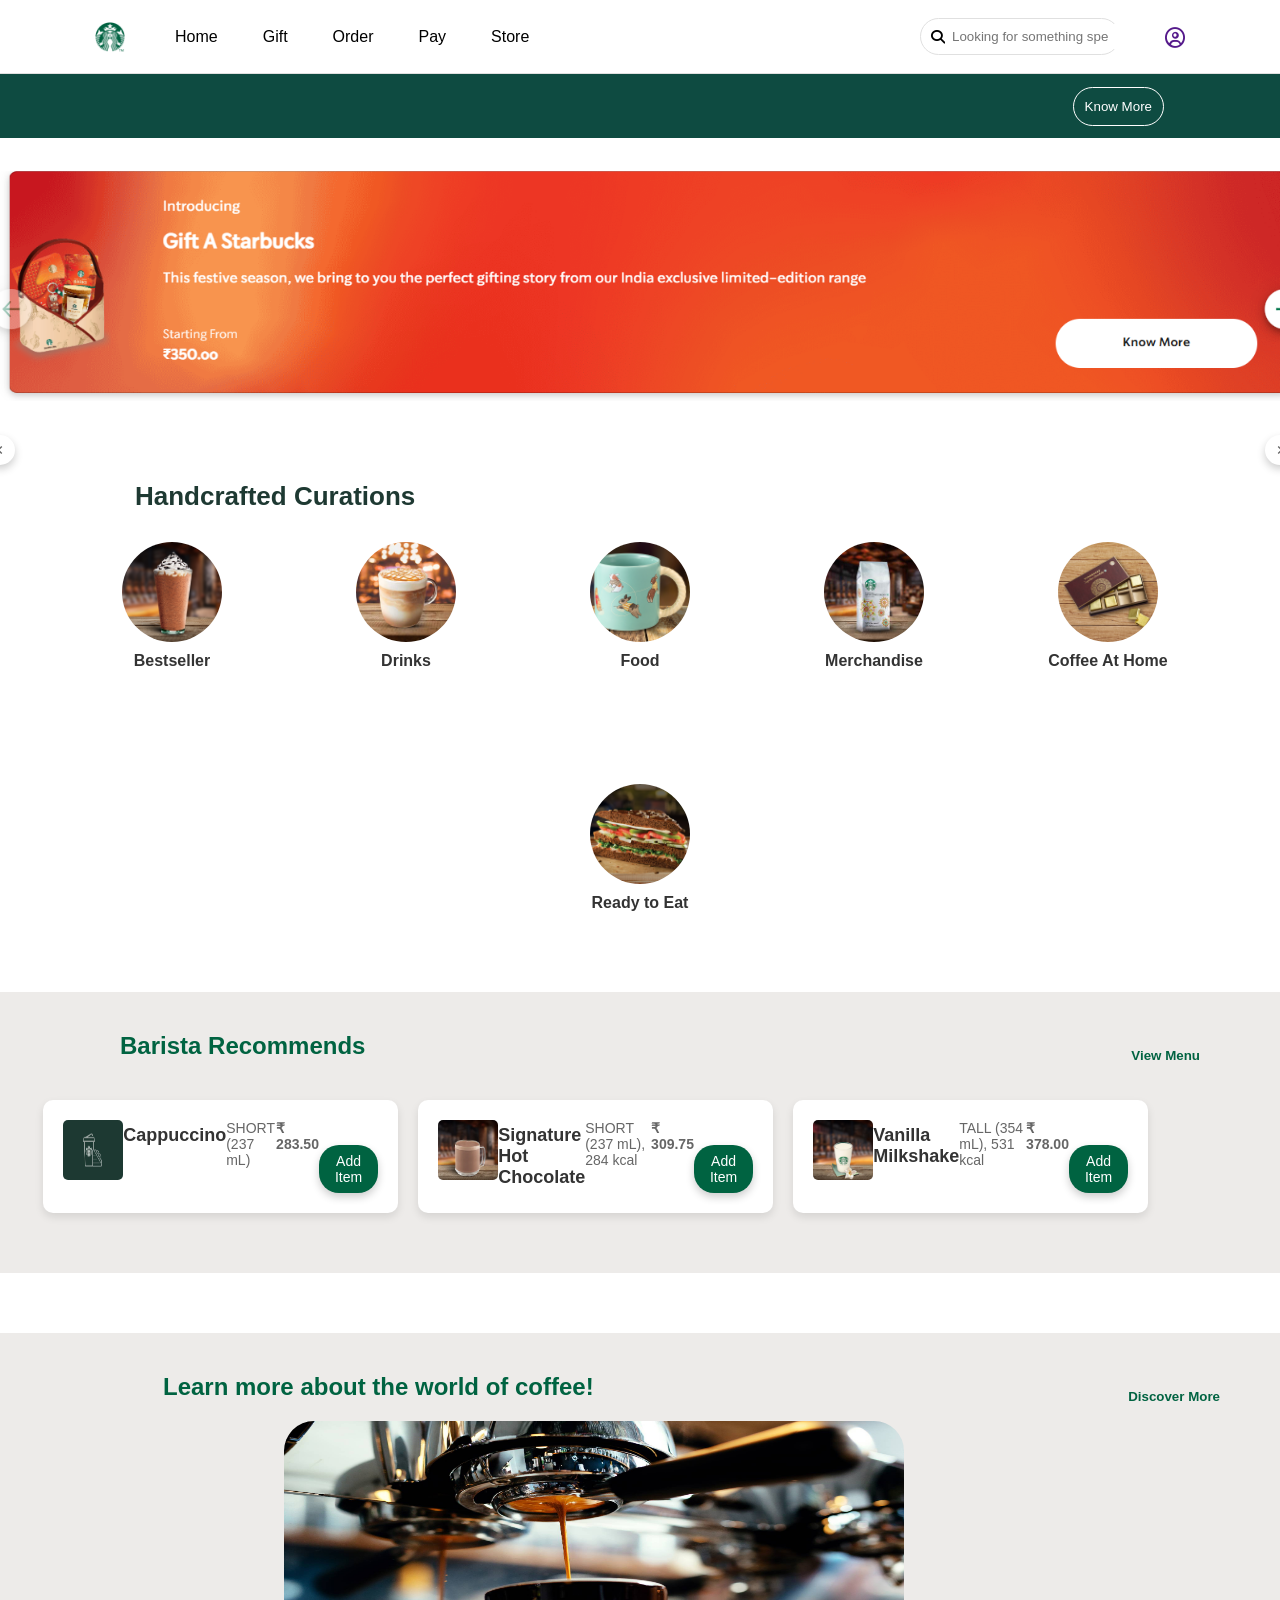
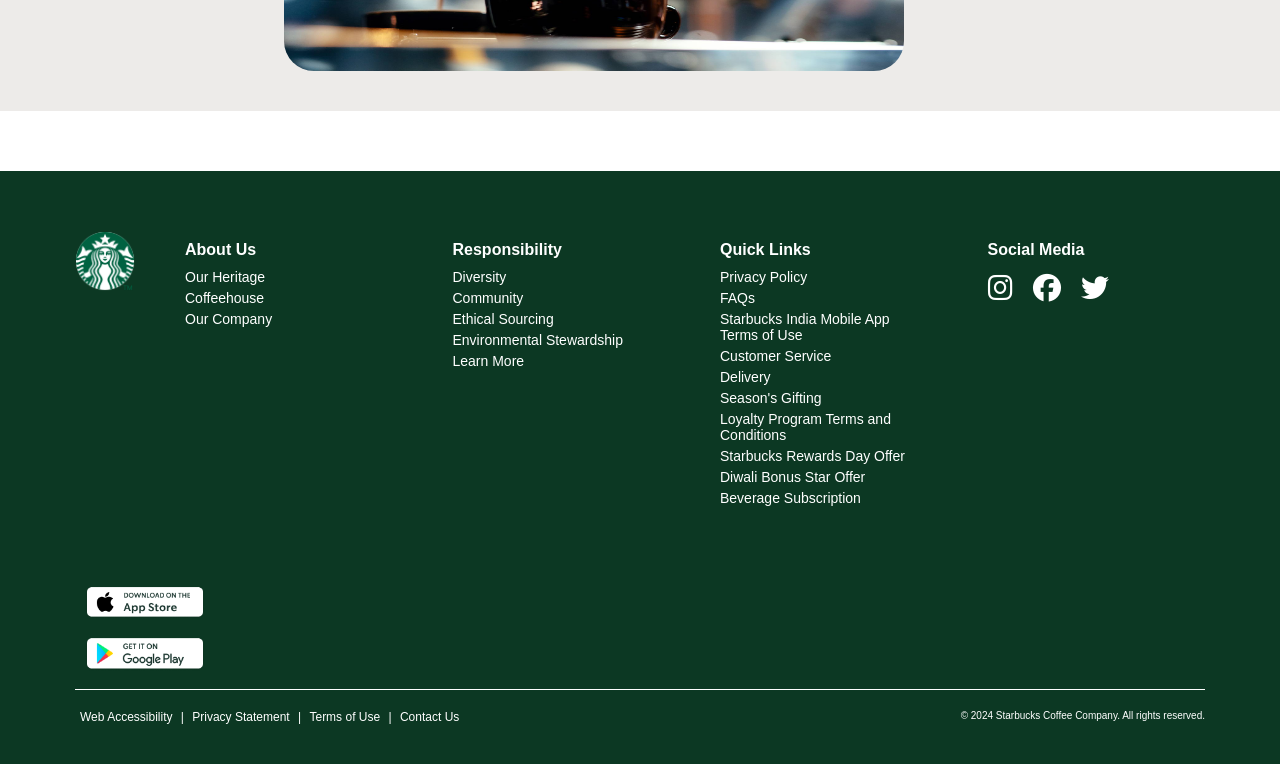
==== index.html @ 9bb2388c "first commit" ====
<!DOCTYPE html>
<html lang="en">

<head>
    <meta charset="UTF-8">
    <meta name="viewport" content="width=device-width, initial-scale=1.0">
    <title>Starbucks Header</title>
    <link rel="stylesheet" href="./style.css">
    <link rel="stylesheet" href="https://cdnjs.cloudflare.com/ajax/libs/font-awesome/6.6.0/css/all.min.css"
        integrity="sha512-Kc323vGBEqzTmouAECnVceyQqyqdsSiqLQISBL29aUW4U/M7pSPA/gEUZQqv1cwx4OnYxTxve5UMg5GT6L4JJg=="
        crossorigin="anonymous" referrerpolicy="no-referrer" />
</head>

<body>

    <header class="header">
        <img src="./Img/logo.png" alt="Starbucks Logo" class="logo">
        <nav>
            <a href="#">Home</a>
            <a href="#">Gift</a>
            <a href="#">Order</a>
            <a href="#">Pay</a>
            <a href="#">Store</a>
        </nav>

        <div class="rightNav">
            <div class="search-container">
                <i class="fa-solid fa-magnifying-glass"></i>
                <input type="search" placeholder="Looking for something specific?">
            </div>
            <a href=""><i class="fa-regular fa-lg fa-circle-user"></i></a>
        </div>
    </header>

    <a href="#" class="know-more-button">
        <button type="submit" style="float: right;">Know More</button>
    </a>


    <img class="bodyImg" src="./Img/img1.png" alt="">



    <section class="curations">
        <h2>Handcrafted Curations</h2>
        <div class="curation-items">
            <!-- Curation Item 1 -->
            <div class="curation-item">
                <img src="./Img/img2.webp" alt="Bestseller">
                <p>Bestseller</p>
            </div>
            <!-- Curation Item 2 -->
            <div class="curation-item">
                <img src="./Img/img3.webp" alt="Drinks">
                <p>Drinks</p>
            </div>
            <!-- Curation Item 3 -->
            <div class="curation-item">
                <img src="./Img/img4.webp" alt="Food">
                <p>Food</p>
            </div>
            <!-- Curation Item 4 -->
            <div class="curation-item">
                <img src="./Img/img5.webp" alt="Merchandise">
                <p>Merchandise</p>
            </div>
            <!-- Curation Item 5 -->
            <div class="curation-item">
                <img src="./Img/img6.webp" alt="Coffee At Home">
                <p>Coffee At Home</p>
            </div>
            <!-- Curation Item 6 -->
            <div class="curation-item">
                <img src="./Img/img7.webp" alt="Ready to Eat">
                <p>Ready to Eat</p>
            </div>
        </div>
    </section>



    <section class="recommendations">
        <h2>Barista Recommends</h2>
        <small><a href="#" class="view-menu">View Menu</a></small>
        <div class="cards">
            <!-- Left Arrow -->
            <div class="arrow arrow-left">
                <svg xmlns="http://www.w3.org/2000/svg" viewBox="0 0 24 24">
                    <path d="M15.41 7.41L14 6l-6 6 6 6 1.41-1.41L10.83 12z" />
                </svg>
            </div>

            <!-- Card 1 -->
            <div class="card">
                <img src="./Img/img8.webp" alt="Cappuccino">
                <h3>Cappuccino</h3>
                <p>SHORT (237 mL)</p>
                <p class="price">₹ 283.50</p>
                <button class="add-button">Add Item</button>
            </div>

            <!-- Card 2 -->
            <div class="card">
                <img src="./Img/img9.webp" alt="Signature Hot Chocolate">
                <h3>Signature Hot Chocolate</h3>
                <p>SHORT (237 mL), 284 kcal</p>
                <p class="price">₹ 309.75</p>
                <button class="add-button">Add Item</button>
            </div>

            <!-- Card 3 -->
            <div class="card">
                <img src="./Img/img10.webp" alt="Vanilla Milkshake">
                <h3>Vanilla Milkshake</h3>
                <p>TALL (354 mL), 531 kcal</p>
                <p class="price">₹ 378.00</p>
                <button class="add-button">Add Item</button>
            </div>

            <!-- Right Arrow -->
            <div class="arrow arrow-right">
                <svg xmlns="http://www.w3.org/2000/svg" viewBox="0 0 24 24">
                    <path d="M8.59 16.59L10 18l6-6-6-6-1.41 1.41L13.17 12z" />
                </svg>
            </div>
        </div>
    </section>







    <section class="recommendations2">
        <h2>Learn more about the world of coffee!</h2>
        <small><a href="#" class="view-menu2">Discover More</a></small>

        <div class="bodyImg2">
            <img  src="./Img/img11.jpg" alt="">
        </div>
    </section>





    <footer>
        <div class="footer-container">
            
            <div class="footer-links">

                <div class="footer-logo">
                    <img src="./Img/logo.png" alt="Starbucks Logo">
                </div>

                <div class="footer-column">
                    <h4>About Us</h4>
                    <a href="#">Our Heritage</a>
                    <a href="#">Coffeehouse</a>
                    <a href="#">Our Company</a>
                </div>
                <div class="footer-column">
                    <h4>Responsibility</h4>
                    <a href="#">Diversity</a>
                    <a href="#">Community</a>
                    <a href="#">Ethical Sourcing</a>
                    <a href="#">Environmental Stewardship</a>
                    <a href="#">Learn More</a>
                </div>
                <div class="footer-column">
                    <h4>Quick Links</h4>
                    <a href="#">Privacy Policy</a>
                    <a href="#">FAQs</a>
                    <a href="#">Starbucks India Mobile App Terms of Use</a>
                    <a href="#">Customer Service</a>
                    <a href="#">Delivery</a>
                    <a href="#">Season's Gifting</a>
                    <a href="#">Loyalty Program Terms and Conditions</a>
                    <a href="#">Starbucks Rewards Day Offer</a>
                    <a href="#">Diwali Bonus Star Offer</a>
                    <a href="#">Beverage Subscription</a>
                </div>
                <div class="footer-column">
                    <h4>Social Media</h4>
                    <div class="social-icons">
                        <a href="#"><i class="fa-brands fa-2x fa-instagram"></i></a>
                        <a href="#"><i class="fa-brands fa-2x fa-facebook"></i></a>
                        <a href="#"><i class="fa-brands fa-2x fa-twitter"></i></a>
                    </div>
                    
                </div>

                <div class="footer-column">
                    <div class="app-download">
                        <a href="#"><img src="./Img/img12.png" alt="App Store"></a>
                        <a href="#"><img src="./Img/img13.png" alt="Google Play"></a>
                    </div>
                </div>
            </div>
            <div class="footer-bottom">
                
                <div>
                    <a href="#">Web Accessibility</a> |
                    <a href="#">Privacy Statement</a> |
                    <a href="#">Terms of Use</a> |
                    <a href="#">Contact Us</a>
                </div>

                <small>© 2024 Starbucks Coffee Company. All rights reserved.</small>
            </div>
        </div>
    </footer>
</body>

</html>
---- style.css ----
* {
    margin: 0;
    padding: 0;
    box-sizing: border-box;
}

/* Body styling */
body {
    font-family: Arial, sans-serif;
}

/* Header styling */
.header {
    background-color: #ffffff;
    border-bottom: 1px solid #e0e0e0;
    display: flex;
    align-items: center;
    padding: 18px 95px;
}

/* Starbucks logo */
.header .logo {
    width: 30px;
    height: 30px;
    margin-right: 20px;
}

/* Navigation menu */
.header nav {
    display: flex;
    gap: 45px;
    margin-left: 30px;
}

.rightNav {

    margin-left: auto;
    display: flex;
    gap: 45px;

}

.rightNav a {
    margin-top: 11px;
}

.header nav a {
    text-decoration: none;
    color: #000;
    font-size: 16px;
}

.header nav a.active {
    font-weight: bold;
    color: #006341;
    border-bottom: 2px solid #006341;
    padding-bottom: 2px;
}

/* Search bar */
.header .search-container {
    margin-left: auto;
    display: flex;
    align-items: center;
    border: 1px solid #e0e0e0;
    border-radius: 20px;
    padding: 5px 10px;
    width: 200px;
    font-size: 14px;
}

.header .search-container input {
    border: none;
    text-decoration: none;
    padding: 5px 7px;
}

/* Profile icon */
.header .profile-icon {
    width: 24px;
    height: 24px;
    margin-left: 15px;
}

/* Know More button */
.know-more-button {
    background-color: #0e4b41;
    color: #ffffff;
    border: none;
    /* border-radius: 20px; */
    padding: 32px 16px;
    /* margin: 20px auto; */
    display: block;
    font-size: 14px;
    /* float: right; */
    /* text-align: center; */
    cursor: pointer;
    text-decoration: none;
}

.know-more-button button {
    padding: 11px;
    margin-top: -19px;
    border: 1px solid #ffffff;
    border-radius: 20px;
    background-color: #0e4b41;
    color: #ffffff;
    margin-right: 100px;
}



/* main Body */

.bodyImg {
    width: 1300px;
    display: block;
    margin-left: auto;
    margin-right: auto;
    margin-top: 30px;
}

/* Section styling */
.curations {
    /* text-align: center; */
    padding: 80px 20px;
}

.curations h2 {
    font-size: 26px;
    color: #1e3932;
    margin-bottom: 30px;
    font-weight: bold;
    margin-left: 115px;
}

/* Curations container */
.curation-items {
    display: flex;
    justify-content: center;
    gap: 114px;
    flex-wrap: wrap;
}

/* Individual curation item */
.curation-item {
    display: flex;
    flex-direction: column;
    align-items: center;
    width: 120px;
}

/* Image styling */
.curation-item img {
    width: 100px;
    height: 100px;
    border-radius: 50%;
    object-fit: cover;
}

/* Caption styling */
.curation-item p {
    margin-top: 10px;
    font-size: 16px;
    font-weight: bold;
    color: #333;
}









/* Section styling */
.recommendations {
    padding: 40px 20px;
    /* text-align: center; */
    background-color: #edebe9;
}

.recommendations h2 {
    font-size: 24px;
    color: #006341;
    font-weight: bold;
    margin-bottom: 20px;
    transform: translate(100px );
}

.view-menu {
    color: #006341;
    font-weight: bold;
    text-decoration: none;
    float: right;
    margin-right: 20px;
    transform: translate(-40px , -32px);
    /* transform: translateX(32px); */
}

/* Cards container */
.cards {
    display: flex;
    justify-content: center;
    gap: 20px;
    flex-wrap: nowrap;
    overflow-x: auto;
    padding: 20px;
}

/* Card styling */
.card {
    background-color: #ffffff;
    border-radius: 10px;
    box-shadow: 0 4px 8px rgba(0, 0, 0, 0.1);
    width: 355px;
    padding: 20px;
    display: flex;
    /* flex-direction: column; */
    justify-content: space-between;
    align-items: flex-start;
    position: relative;
}

/* Image styling */
.card img {
    width: 60px;
    height: 60px;
    border-radius: 5px;
    margin-bottom: 10px;
}

/* Product details */
.card h3 {
    font-size: 18px;
    font-weight: bold;
    color: #333;
    margin: 5px 0;
}

.card p {
    font-size: 14px;
    color: #666;
    margin-bottom: 10px;
}

.price {
    font-size: 18px;
    color: #333;
    font-weight: bold;
}

/* Add Item button */
.add-button {
    background-color: #006341;
    color: #fff;
    border: none;
    padding: 8px 16px;
    border-radius: 20px;
    font-size: 14px;
    cursor: pointer;
    align-self: flex-end;
    box-shadow: 0 4px 8px rgba(0, 0, 0, 0.2);
    transition: background-color 0.3s;
}

.add-button:hover {
    background-color: #004a30;
}

/* Arrow buttons */
.arrow {
    position: absolute;
    top: 50%;
    transform: translateY(-50%);
    width: 30px;
    height: 30px;
    background-color: #ffffff;
    border-radius: 50%;
    box-shadow: 0 4px 8px rgba(0, 0, 0, 0.2);
    display: flex;
    align-items: center;
    justify-content: center;
    cursor: pointer;
}

.arrow-left {
    left: -15px;
}

.arrow-right {
    right: -15px;
}

.arrow svg {
    fill: #666;
    width: 16px;
    height: 16px;
}





.recommendations2 {
    padding: 40px 20px;
    /* text-align: center; */
    background-color: #edebe9;
    margin-top: 60px;
    margin-bottom: 60px;
}

.recommendations2 h2 {
    font-size: 24px;
    color: #006341;
    font-weight: bold;
    margin-bottom: 20px;
    transform: translate(143px );
}

.view-menu2 {
    color: #006341;
    font-weight: bold;
    text-decoration: none;
    float: right;
    /* margin-right: 20px; */
    transform: translate(-40px , -32px);
    /* transform: translateX(32px); */
}

.bodyImg2 img{
    width: 50%;
    height: 250px;
    display: block;
    margin-left: auto;
    margin-right: auto;
    /* padding: 0px 0px 67px 0px; */
    /* margin-bottom: 30px; */
    border-radius: 30px;
    /* border: 1px solid red; */
}









footer {
    background-color: #0c3823;
    color: #ffffff;
    padding: 40px 0;
    text-align: center;
}

.footer-container {
    max-width: fit-content;
    margin: auto;
    padding: 0 75px;
}

.footer-logo img {
    width: 60px;
    margin-bottom: 20px;
}

.footer-links {
    display: flex;
    justify-content: space-around;
    flex-wrap: wrap;
    padding-top: 20px;
    border-bottom: 1px solid #ffffff;
    margin-bottom: 20px;
    gap: 40px
}

.footer-column {
    flex: 1;
    min-width: 200px;
    margin: 10px;
    text-align: start;
}

.footer-column h4 {
    font-size: 16px;
    margin-bottom: 10px;
    color: #ffffff;
    /* text-align: start; */
}

.footer-column a {
    color: #ffffff;
    text-decoration: none;
    display: block;
    margin: 5px 0;
    font-size: 14px;
    text-align: start;
}


.social-icons{

    display: flex;
    gap: 20px;
    /* transform: translateX(40px); */

}

.footer-column a:hover {
    text-decoration: underline;
}

.social-icons img, .app-download img {
    width: 20px;
    /* margin: 0 5px; */
}

.app-download img {
    width: 120px;
    margin-top: 10px;
}

.footer-bottom {
    display: flex;
    justify-content: space-between;
    font-size: 12px;
    color: #ffffff;
    margin-top: 20px;
}

.footer-bottom a {
    color: #ffffff;
    text-decoration: none;
    margin: 0 5px;
}

.footer-bottom a:hover {
    text-decoration: underline;
}
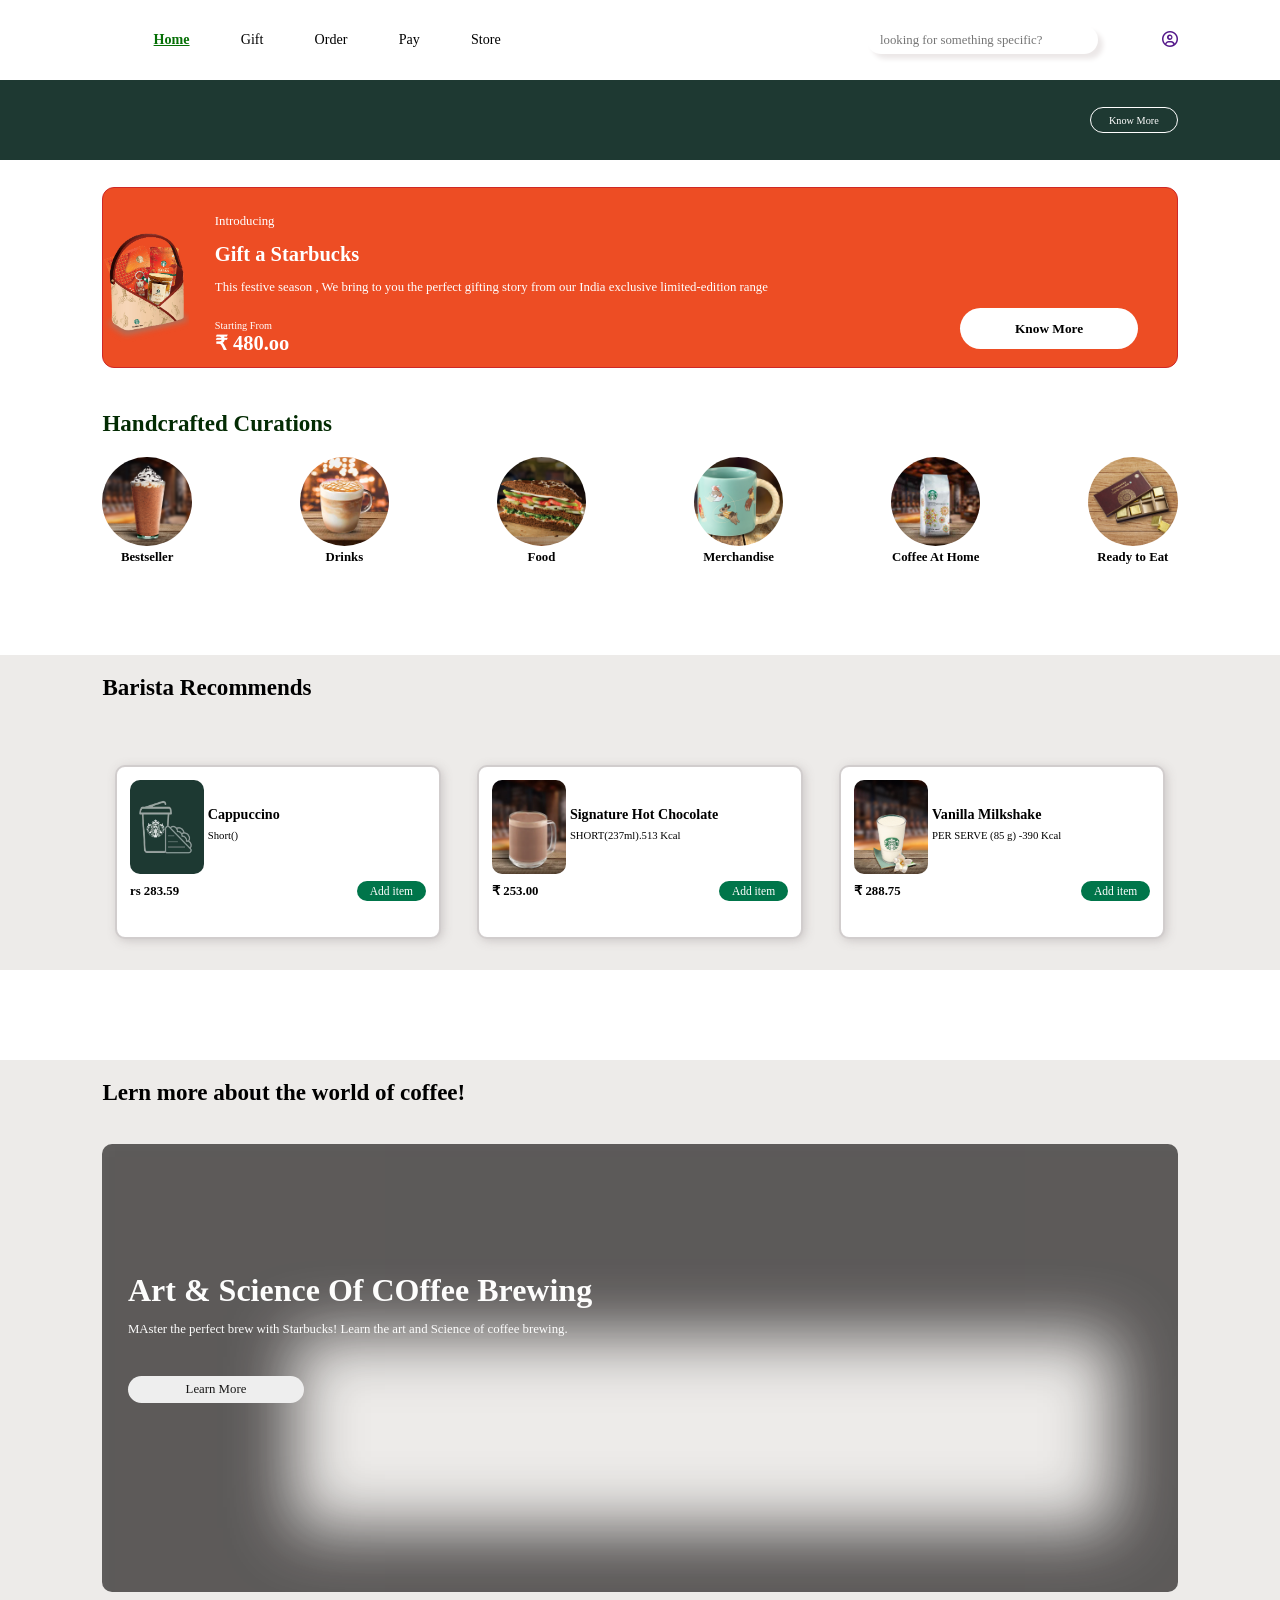
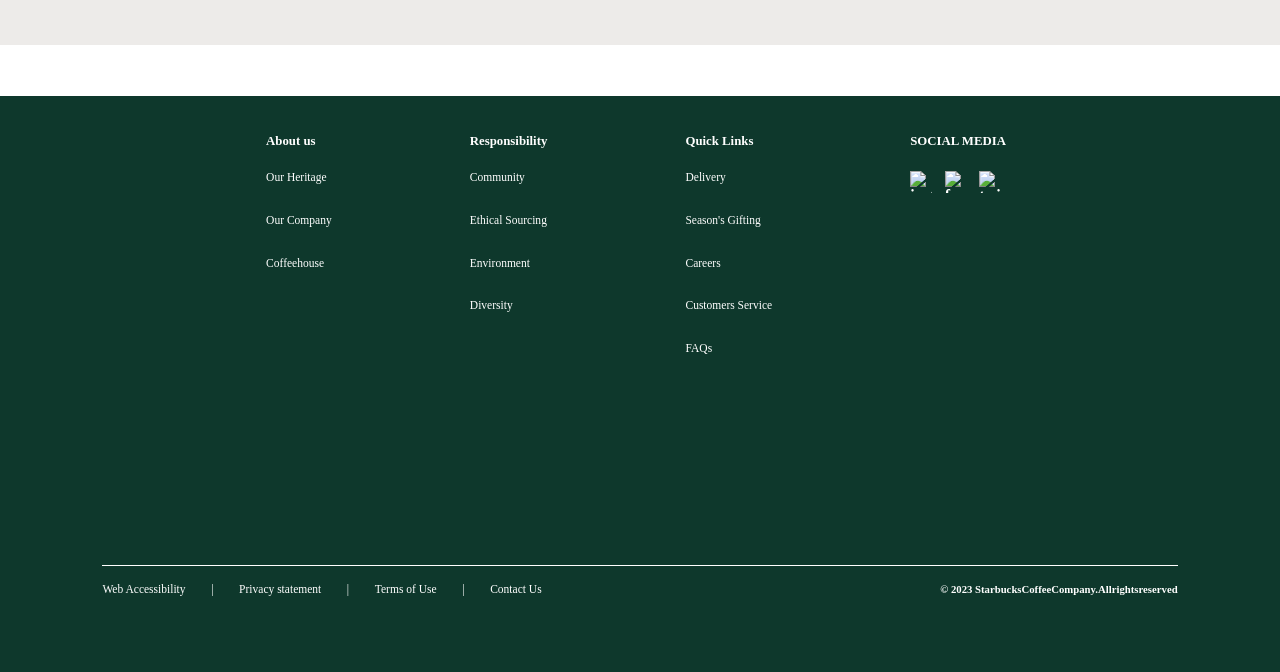
==== commit 9bc96053: "first" ====
--- a/index.html
+++ b/index.html
@@ -1,216 +1,202 @@
 <!DOCTYPE html>
 <html lang="en">
-
 <head>
     <meta charset="UTF-8">
     <meta name="viewport" content="width=device-width, initial-scale=1.0">
-    <title>Starbucks Header</title>
-    <link rel="stylesheet" href="./style.css">
-    <link rel="stylesheet" href="https://cdnjs.cloudflare.com/ajax/libs/font-awesome/6.6.0/css/all.min.css"
-        integrity="sha512-Kc323vGBEqzTmouAECnVceyQqyqdsSiqLQISBL29aUW4U/M7pSPA/gEUZQqv1cwx4OnYxTxve5UMg5GT6L4JJg=="
-        crossorigin="anonymous" referrerpolicy="no-referrer" />
+    <title>Starbucks</title>
+    <link rel="stylesheet" href="index.css">
+    <link rel="stylesheet"  href="https://cdnjs.cloudflare.com/ajax/libs/font-awesome/6.6.0/css/all.min.css" integrity="sha512-Kc323vGBEqzTmouAECnVceyQqyqdsSiqLQISBL29aUW4U/M7pSPA/gEUZQqv1cwx4OnYxTxve5UMg5GT6L4JJg==" crossorigin="anonymous"
+    referrerpolicy="no-referrer"
+    />
 </head>
-
 <body>
-
-    <header class="header">
-        <img src="./Img/logo.png" alt="Starbucks Logo" class="logo">
-        <nav>
-            <a href="#">Home</a>
-            <a href="#">Gift</a>
-            <a href="#">Order</a>
-            <a href="#">Pay</a>
-            <a href="#">Store</a>
-        </nav>
-
-        <div class="rightNav">
-            <div class="search-container">
-                <i class="fa-solid fa-magnifying-glass"></i>
-                <input type="search" placeholder="Looking for something specific?">
-            </div>
-            <a href=""><i class="fa-regular fa-lg fa-circle-user"></i></a>
-        </div>
-    </header>
-
-    <a href="#" class="know-more-button">
-        <button type="submit" style="float: right;">Know More</button>
-    </a>
-
-
-    <img class="bodyImg" src="./Img/img1.png" alt="">
-
-
-
-    <section class="curations">
-        <h2>Handcrafted Curations</h2>
-        <div class="curation-items">
-            <!-- Curation Item 1 -->
-            <div class="curation-item">
-                <img src="./Img/img2.webp" alt="Bestseller">
-                <p>Bestseller</p>
-            </div>
-            <!-- Curation Item 2 -->
-            <div class="curation-item">
-                <img src="./Img/img3.webp" alt="Drinks">
-                <p>Drinks</p>
-            </div>
-            <!-- Curation Item 3 -->
-            <div class="curation-item">
-                <img src="./Img/img4.webp" alt="Food">
-                <p>Food</p>
-            </div>
-            <!-- Curation Item 4 -->
-            <div class="curation-item">
-                <img src="./Img/img5.webp" alt="Merchandise">
-                <p>Merchandise</p>
-            </div>
-            <!-- Curation Item 5 -->
-            <div class="curation-item">
-                <img src="./Img/img6.webp" alt="Coffee At Home">
-                <p>Coffee At Home</p>
-            </div>
-            <!-- Curation Item 6 -->
-            <div class="curation-item">
-                <img src="./Img/img7.webp" alt="Ready to Eat">
-                <p>Ready to Eat</p>
-            </div>
-        </div>
-    </section>
-
-
-
-    <section class="recommendations">
-        <h2>Barista Recommends</h2>
-        <small><a href="#" class="view-menu">View Menu</a></small>
-        <div class="cards">
-            <!-- Left Arrow -->
-            <div class="arrow arrow-left">
-                <svg xmlns="http://www.w3.org/2000/svg" viewBox="0 0 24 24">
-                    <path d="M15.41 7.41L14 6l-6 6 6 6 1.41-1.41L10.83 12z" />
-                </svg>
-            </div>
-
-            <!-- Card 1 -->
-            <div class="card">
-                <img src="./Img/img8.webp" alt="Cappuccino">
-                <h3>Cappuccino</h3>
-                <p>SHORT (237 mL)</p>
-                <p class="price">₹ 283.50</p>
-                <button class="add-button">Add Item</button>
-            </div>
-
-            <!-- Card 2 -->
-            <div class="card">
-                <img src="./Img/img9.webp" alt="Signature Hot Chocolate">
-                <h3>Signature Hot Chocolate</h3>
-                <p>SHORT (237 mL), 284 kcal</p>
-                <p class="price">₹ 309.75</p>
-                <button class="add-button">Add Item</button>
-            </div>
-
-            <!-- Card 3 -->
-            <div class="card">
-                <img src="./Img/img10.webp" alt="Vanilla Milkshake">
-                <h3>Vanilla Milkshake</h3>
-                <p>TALL (354 mL), 531 kcal</p>
-                <p class="price">₹ 378.00</p>
-                <button class="add-button">Add Item</button>
-            </div>
-
-            <!-- Right Arrow -->
-            <div class="arrow arrow-right">
-                <svg xmlns="http://www.w3.org/2000/svg" viewBox="0 0 24 24">
-                    <path d="M8.59 16.59L10 18l6-6-6-6-1.41 1.41L13.17 12z" />
-                </svg>
-            </div>
-        </div>
-    </section>
-
-
-
-
-
-
-
-    <section class="recommendations2">
-        <h2>Learn more about the world of coffee!</h2>
-        <small><a href="#" class="view-menu2">Discover More</a></small>
-
-        <div class="bodyImg2">
-            <img  src="./Img/img11.jpg" alt="">
-        </div>
-    </section>
-
-
-
-
-
-    <footer>
-        <div class="footer-container">
+    <div id="main">
+        <div id="nav">
+            <div id="nav_part_1">
+                <img src="https://www.starbucks.in/assets/icon/logo.png" alt="">
+                <h3 style="color: rgb(5, 111, 5);"><u><b>Home</b></u></h3>
+                <h3>Gift</h3>
+                <h3>Order</h3>
+                <h3>Pay</h3>
+                <h3>Store</h3>
+            </div>
+            <div id="nav_part_2">
+                <input type="search"  placeholder=" &#160;  looking for something specific?">
+                <a href=""><i class="fa-regular fa-circle-user"></i></a>
+            </div>
+        </div>
+        <div id="heading">
             
-            <div class="footer-links">
-
-                <div class="footer-logo">
-                    <img src="./Img/logo.png" alt="Starbucks Logo">
-                </div>
-
-                <div class="footer-column">
-                    <h4>About Us</h4>
-                    <a href="#">Our Heritage</a>
-                    <a href="#">Coffeehouse</a>
-                    <a href="#">Our Company</a>
-                </div>
-                <div class="footer-column">
-                    <h4>Responsibility</h4>
-                    <a href="#">Diversity</a>
-                    <a href="#">Community</a>
-                    <a href="#">Ethical Sourcing</a>
-                    <a href="#">Environmental Stewardship</a>
-                    <a href="#">Learn More</a>
-                </div>
-                <div class="footer-column">
-                    <h4>Quick Links</h4>
-                    <a href="#">Privacy Policy</a>
-                    <a href="#">FAQs</a>
-                    <a href="#">Starbucks India Mobile App Terms of Use</a>
-                    <a href="#">Customer Service</a>
-                    <a href="#">Delivery</a>
-                    <a href="#">Season's Gifting</a>
-                    <a href="#">Loyalty Program Terms and Conditions</a>
-                    <a href="#">Starbucks Rewards Day Offer</a>
-                    <a href="#">Diwali Bonus Star Offer</a>
-                    <a href="#">Beverage Subscription</a>
-                </div>
-                <div class="footer-column">
-                    <h4>Social Media</h4>
-                    <div class="social-icons">
-                        <a href="#"><i class="fa-brands fa-2x fa-instagram"></i></a>
-                        <a href="#"><i class="fa-brands fa-2x fa-facebook"></i></a>
-                        <a href="#"><i class="fa-brands fa-2x fa-twitter"></i></a>
-                    </div>
-                    
-                </div>
-
-                <div class="footer-column">
-                    <div class="app-download">
-                        <a href="#"><img src="./Img/img12.png" alt="App Store"></a>
-                        <a href="#"><img src="./Img/img13.png" alt="Google Play"></a>
-                    </div>
-                </div>
-            </div>
-            <div class="footer-bottom">
+            <button> Know More </button>
+        </div>
+        <div id="content">
+           
+            <div id="content_part_2">
+                <div id="part2_1">
+                    <img src="./startbucks img/Dashboards_Banner_Bg_Item_App_and_Web_436875adc1.png" alt="">
+                    <div id="part2_2">
+                        <p>Introducing</p>
+                        <h2>Gift a Starbucks</h2>
+                        <p>This festive season , We bring to you the perfect gifting story from our India exclusive limited-edition range</p>
+                        <h6>Starting From</h6>
+                        <h2>&#8377; 480.oo</h2>
+                    </div>
+                </div>              
+                <button><b>Know More</b></button>
+            </div>
+            <br>
+            <br>
+            <div id="content_part_1">
+                <h1 style="color: rgb(3, 43, 3);"> <b>Handcrafted Curations</b></h1>
+                <div id="part1_1">
+                    <div class="img1">
+                        <img src="./startbucks img/Bestseller.webp " alt="">
+                        <h5>Bestseller</h5>
+                    </div>
+                    <div class="img1">
+                        <img src="./startbucks img/Drinks.webp" alt="">
+                        <h5>Drinks</h5>
+                    </div>
+                    <div class="img1">
+                        <img src="./startbucks img/Food.webp" alt="">
+                        <h5>Food</h5>
+                    </div>
+                    <div class="img1">
+                        <img src="./startbucks img/Merchandise.webp" alt="">
+                        <h5>Merchandise</h5>
+                    </div>
+                    <div class="img1">
+                        <img src="./startbucks img/CoffeeAtHome.webp" alt="">
+                        <h5>Coffee At Home</h5>
+                    </div>
+                    <div class="img1">
+                        <img src="./startbucks img/ReadyToEat.webp" alt="">
+                        <h5>Ready to Eat</h5>
+                    </div>
+                </div>
+            </div>
+          
+        </div>
+
+        <div id="content2">
+           <div id="content2_1">
+            <h1>Barista Recommends</h1>
+            <div id="content2_2">
+            <div class="content21">
+                <div id="b1">
+                    <div id="b2">
+                        <img src="startbucks img/1.webp" alt="">
+                    </div>
+                    <div id="b3">
+                    <h3>Cappuccino</h3>
+                    <h6>Short()</h6>
+                    </div>
+                </div>
+                <div class="part32">
+                    <h6><B>rs 283.</B>59</h6>
+                    <button>Add item</button>
+                </div>
+            </div>
+            <div class="content21">
+                <div id="b1">
+                    <div id="b2">
+                        <img src="startbucks img/2.webp" alt="">
+                    </div>
+                    <div id="b3">
+                    <h3>Signature Hot Chocolate</h3>
+                    <h6>SHORT(237ml).513 Kcal</h6>
+                    </div>
+                </div>
+                <div class="part32">
+                    <h6>&#8377;  253.00</h6>
+                    <button>Add item</button>
+                </div>
+            </div>
+            <div class="content21">
+                <div id="b1">
+                    <div id="b2">
+                        <img src="startbucks img/3.webp" alt="">
+                    </div>
+                    <div id="b3">
+                    <h3>Vanilla Milkshake </h3>
+                    <h6>PER SERVE (85 g) -390 Kcal</h6>
+                    </div>
+                </div>
+                <div class="part32">
+                    <h6>&#8377;  288.75</h6>
+                    <button>Add item</button>
+                </div>
+            </div>
+            </div>
+            </div>
+
+            <div id="content3">
+                <h1>Lern more about the world of coffee!</h1>
+                <div id="image">
+                    <div class="image1">
+                    <h1> Art & Science Of COffee Brewing</h1>
+                    <p>MAster the perfect brew with Starbucks! Learn the art and Science of coffee brewing.</p>
+                    <button>Learn More</button>
+                    </div>
+                </div>
+            </div>
+
+        </div>
+
+        <div id="footer">
+            <div id="footer1">
+                <img class="first" src="https://www.starbucks.in/assets/icon/logo.png" alt="">
+                <div class="footer_links">
+                    <h2>About us </h2>
+                    <h6>Our Heritage</h6>
+                    <h6>Our Company</h6>
+                    <h6>Coffeehouse</h6>
+                </div>
+                <div class="footer_links">
+                    <h2>Responsibility</h2>
+                    <h6>Community</h6>
+                    <h6>Ethical Sourcing</h6>
+                    <h6>Environment</h6>
+                    <h6>Diversity</h6>
+                </div>
+                <div class="footer_links">
+                    <h2>Quick Links</h2>
+                    <h6>Delivery</h6>
+                    <h6>Season's Gifting</h6>
+                    <h6>Careers</h6>
+                    <h6>Customers Service</h6>
+                    <h6>FAQs</h6>
+                </div>
                 
-                <div>
-                    <a href="#">Web Accessibility</a> |
-                    <a href="#">Privacy Statement</a> |
-                    <a href="#">Terms of Use</a> |
-                    <a href="#">Contact Us</a>
-                </div>
-
-                <small>© 2024 Starbucks Coffee Company. All rights reserved.</small>
-            </div>
-        </div>
-    </footer>
+                <div class="footer_links">
+                    <h2>SOCIAL MEDIA</h2>
+                    <div class="footer_links1">
+                        <img  src="https://img.icons8.com/ios/50/FFFFFF/instagram-new--v1.png" alt="instagram-new--v1"/>
+                        <img  src="https://img.icons8.com/ios-filled/50/FFFFFF/facebook-f.png" alt="facebook-f"/>
+                        <img  src="https://img.icons8.com/glyph-neue/64/FFFFFF/twitter.png" alt="twitter"/>
+                    </div>
+                </div>
+
+                <div class="footer_links2">
+                  <img src="https://www.starbucks.in/assets/images/appstoreiOS.png" alt="">
+                  <img src="https://www.starbucks.in/assets/images/appstoreAndroid.png" alt="">
+                </div>
+
+            </div>
+            <div id="footer2">
+                <div id="contactus">
+                    <h3>Web Accessibility</h3>
+                    <h3>|</h3>
+                    <h3>Privacy statement</h3>
+                    <h3>|</h3>
+                    <h3>Terms of Use </h3>
+                    <h3>|</h3>
+                    <h3>Contact Us</h3>
+                </div>
+                <h6>&copy; 2023 StarbucksCoffeeCompany.Allrightsreserved</h6>
+            </div>
+        </div>
+        </div>
+    </div>
 </body>
-
-</html>+</html>
--- a/index.css
+++ b/index.css
@@ -0,0 +1,412 @@
+*{
+    margin: 0;
+    padding: 0;
+    box-sizing: border-box;
+    font-family: "SoDo Sans Light";
+}
+html,body{
+    width: 100%;
+    height: 100%;
+}
+#main{
+    height: 100%;
+    width: 100%;
+    position: relative;
+}
+#nav{
+    width: 100%;
+    height: 80px;
+    display: flex;
+    justify-content: space-between;
+    align-items: center;
+    padding: 1vw 8vw;
+}
+#nav_part_1{
+    display: flex;
+    align-items: center;
+    gap: 4vw;
+}
+#nav_part_1>img{
+    height: 2.8vw;
+}
+#nav_part_1>h3{
+    font-size: 1.1vw;
+    font-weight: 400;
+}
+#nav_part_1>h3:hover{
+    border-bottom: 2px solid black;
+}
+
+#nav_part_2{
+    display: flex;
+    align-items: center;
+    gap: 5vw;
+}
+#nav_part_2>input{
+    height: 2.2vw;
+    width: 18vw;
+    border-radius: 50px;
+    border: none;
+    font-size: 1vw;
+    box-shadow: 5px 5px 5px rgb(236, 232, 232);
+}
+#nav_part_2>img{
+    height: 3vw;
+    width: 3vw;
+}
+#heading{
+    height: 80px;
+    width: 100%;
+    color: white;
+    background-color: #1E3932;
+    padding: 1vw 8vw;
+    display: flex;
+    align-items: center;
+    justify-content: end;
+}
+#heading>h1{
+    font-size: 1.4vw;
+    font-weight: 400;
+}
+#heading>button{
+    padding: 0.5vw 1.4vw;
+    font-size: 0.8vw;
+    background-color: transparent;
+    color: white;
+    border: 1px solid white;
+    border-radius: 50px;
+}
+#nav_part_1:hover h3{
+    border-bottom: 2px sild black;
+}
+#content{
+    width: 100%;
+    padding: 1vw 8vw;
+    /* background-color: #825959; */
+}
+#content_part_1{
+    width: 100%;
+    /* display: flex; */
+    /* flex-direction: column; */
+    /* background-color: red; */
+}
+#content_part_1>h1{
+    padding: 0.5vw 0;
+    font-size: 1.8vw;
+    font-weight: 600;
+}
+#part1_1{
+    display: flex;
+    align-items: center;
+    justify-content: space-between;
+    padding: 1vw 0vw;
+}
+.img1>img{
+    height: 7vw;
+    border-radius: 50%;
+}
+.img1>h5{
+    text-align: center;
+    font-size: 1vw;
+    font-weight: 600;
+}
+
+#content_part_2{
+    background-color: rgb(237,77,36);
+    display: flex;
+    align-items: center;
+    justify-content: space-between;
+    margin-top: 1.1vw;
+    border: 1px solid rgb(206,40,38);
+    border-radius: 12px;
+   color: white;
+}
+#content_part_2 img{
+    height: 14vw;
+}
+#part2_1{
+    /* background-color: pink; */
+    display: flex;
+    align-items: center;
+    justify-content: start;
+    gap: 2vw;
+}
+#content_part_2 button{
+    background-color:white;
+    color: black;
+    padding: 1vw 4.3vw;
+    border-radius: 50px;
+    border: none;
+    margin-top: 8vw;
+    margin-right: 3vw;
+}
+#content_part_2>button:hover{
+    background-color: #005a3a;
+}
+
+#part2_2>p{
+    font-size: 1vw;
+    margin: 1.1vw 0 ;
+}
+#part2_2>h2{
+    font-size: 1.6vw;
+    font-weight: 600;
+}
+#part2_2>h6{
+    font-size: 0.8vw;
+    margin-top: 2vw;
+    font-weight: 450;
+}
+#content_part_3{
+    margin-top: 2vw;
+    /* background-color: #99661e; */
+    position: relative;
+}
+#content_part_3>h1{
+    padding: 0.5vw 0;
+    font-size: 1.8vw;
+    font-weight: 600;
+}
+#part3{
+    /* background-color: #EDEBE9; */
+    width: 100%;
+    height: 48vh;
+    margin-top:2vw ;
+    display: flex;
+    align-items: center;
+    justify-content: space-between;
+    gap: 1.5vw;
+}
+.part3_1{
+    background-color: #EDEBE9;
+    border: 2px solid #c2bdbdc1;
+    box-shadow: 2px 2px 10px #c2bdbdc1;
+    border-radius: 10px;
+    width: 100%;
+    overflow: hidden;
+    height: 100%;
+}
+.part3_1 img{
+    width: 100%;
+    height: 50%;
+    object-fit: cover;
+}
+.part31{
+    padding: 1vw;
+}
+.part31 h2{
+    font-size: 1.2vw;
+    line-height: 1.2vw;
+}
+.part31 h6{
+    font-weight: 400;
+    margin-bottom: 0.7vw;
+}
+.part31 p{
+    font-size: 0.9vw;
+    margin-bottom: 1vw;
+}
+.part32{
+    display: flex;
+    align-items: center;
+    justify-content: space-between;
+}
+.part32 h6{
+    font-size: 1vw;
+    font-weight: 800;
+}
+.part32 button{
+    padding: 0.3vw 1vw;
+    background-color: #00754A;
+    border: none;
+    border-radius: 50px;
+    font-size: 0.9vw;
+    font-weight: 500;
+    color: white;
+}
+
+#content2{
+    width: 100%;
+    margin-top: 5vw;
+    /* background-color: #660eca; */
+}
+#content2_1{
+    height: 35vh;
+    width: 100%;
+    padding: 1vw 8vw;
+    background-color: #EDEBE9;
+}
+#content2_1>h1{
+    padding: 0.5vw 0;
+    font-size: 1.8vw;
+    font-weight: 600;    
+}
+
+#content2_2{
+    /* background-color: #660eca; */
+    width: 100%;
+    height: 100%;
+    padding: 0 1vw;
+    display: flex;
+    align-items: center;
+    justify-content: space-between;
+}
+.content21{
+    width: 31%;
+    height: 60%;
+    padding: 1vw;
+    border: 2px solid #c2bdbdc1;
+    box-shadow: 2px 2px 10px #c2bdbdc1;
+    border-radius: 10px;
+    background-color: #fff;
+}
+#b1{
+    display: flex;
+    align-items: center;
+    justify-content: start;
+    height: 65%;
+    /* background-color: #dadada; */
+    gap: 0.3vw;
+    margin-bottom: 0.6vw;
+}
+#b2{
+    width: 25%;
+    height: 100%;
+    /* background-color: #e5c4c4; */
+}
+
+.content21 #b2 img{
+    width: 100%;
+    height: 100%;
+    /* padding: 0.3vw; */
+    border-radius: 10px;
+    object-fit: cover;
+}
+#b3 h3{
+    font-size: 1.1vw;
+    font-weight: 600;
+    margin-bottom: 0.5vw;
+}
+#b3 h6{
+    font-size: vw;
+    font-weight: 200;
+    margin-bottom: 0.5vw;
+}
+#content3{
+    height: 65vh;
+    margin-top: 10vh;
+    width: 100%;
+    padding: 1vw 8vw;
+    background-color: #EDEBE9;
+}
+#content3>h1{
+    padding: 0.5vw 0;
+    font-size: 1.8vw;
+    font-weight: 600;
+}
+#image{
+    margin-top: 2.5vw;
+    height: 80%;
+    width: 100%;
+    border-radius: 10px;
+    color: white;
+    background-image: url("https://preprodtsbstorage.blob.core.windows.net/cms/uploads/Coffeculture_Blog_Web_Banner_2_X_8b72db6546.jpg");
+    object-fit: cover;
+    box-shadow: inset 5vw 5vw 5vw 10vw rgba(6, 3, 3, 0.692);
+    opacity: 0.9;
+    transition: all ease 0.2s;
+}
+#image:hover{
+    box-shadow: inset 30vw 30vw 30vw 100vw rgba(0, 0, 0, 0.86);
+}
+
+#image button{
+    padding: 0.5vw 4.5vw;
+    border: none;
+    border-radius: 50px;
+    font-size: 1vw;
+    font-weight: 500;
+}
+.image1{
+    z-index: 1;
+}
+#image .image1{
+    padding-top: 10vw;
+    padding-left: 2vw;
+}
+#image .image1 h1{
+    font-size: 2.5vw;
+    margin-bottom: 1vw;
+}
+#image .image1 p{
+    font-size: 1vw;
+    margin-bottom: 3vw;
+}
+
+#footer{
+    margin-top: 4VW;
+    height: 64vh;
+    width: 100%;
+    padding: 3vw 8vw;
+    background-color: #0E382C;
+    color: white;
+}
+#footer1{
+    height: 45vh;
+    display: flex;
+    align-items: start;
+    justify-content: space-between;
+    /* background-color: red; */
+}
+#footer1 .first{
+    padding: 2vw 1vw;
+}
+#footer1 .footer_links h2{
+    font-size: 1vw;
+    margin-bottom: 1.7vw;
+    font-weight: 600;
+}
+#footer1 .footer_links h6{
+    font-size: 0.9vw;
+    margin-bottom: 2.4vw;
+    font-weight: 300;
+}
+
+#footer1 .footer_links1{
+    display: flex;
+    align-items: center;
+    /* background-color: red; */
+}
+#footer .footer_links1>img{
+    width: 1.7vw;
+    margin-right: 1vw;
+    height: 1.7vw;
+    font-weight: 900;
+}
+
+#footer1 .footer_links2{
+    display: flex;
+    align-items: center;
+    /* background-color: #DFC49D; */
+    flex-direction: column;
+    padding: 1vw;
+}
+
+#footer2{
+    margin-top: 2vw ;
+    padding: 1.3vw 0;
+    display: flex;
+    border-top: 1px solid white;
+    align-items: center;
+    justify-content: space-between;
+    /* background-color:#DFC49D ; */
+}
+#footer2 #contactus{
+    display: flex;
+    align-items: center;
+    gap: 2vw;
+}
+#footer2 #contactus h3{
+    font-size: 0.9vw;
+    font-weight: 500;
+}
